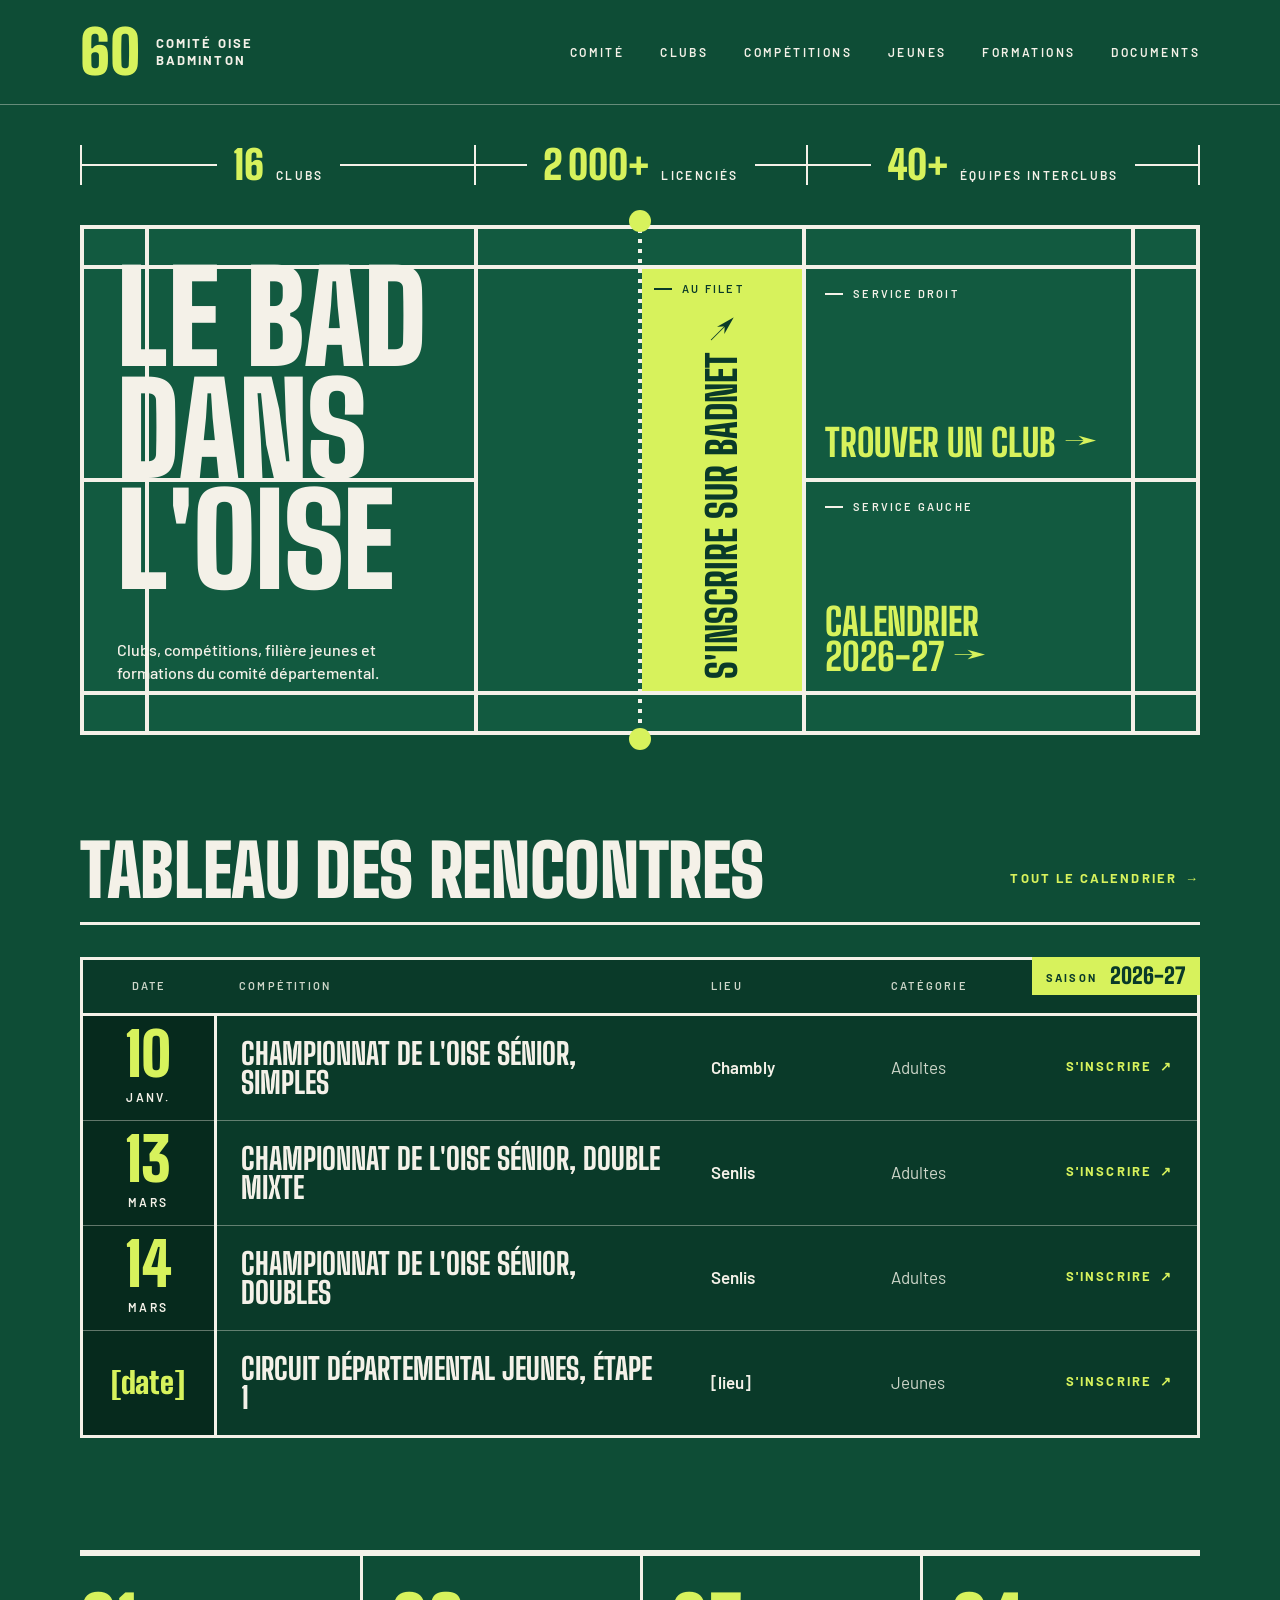
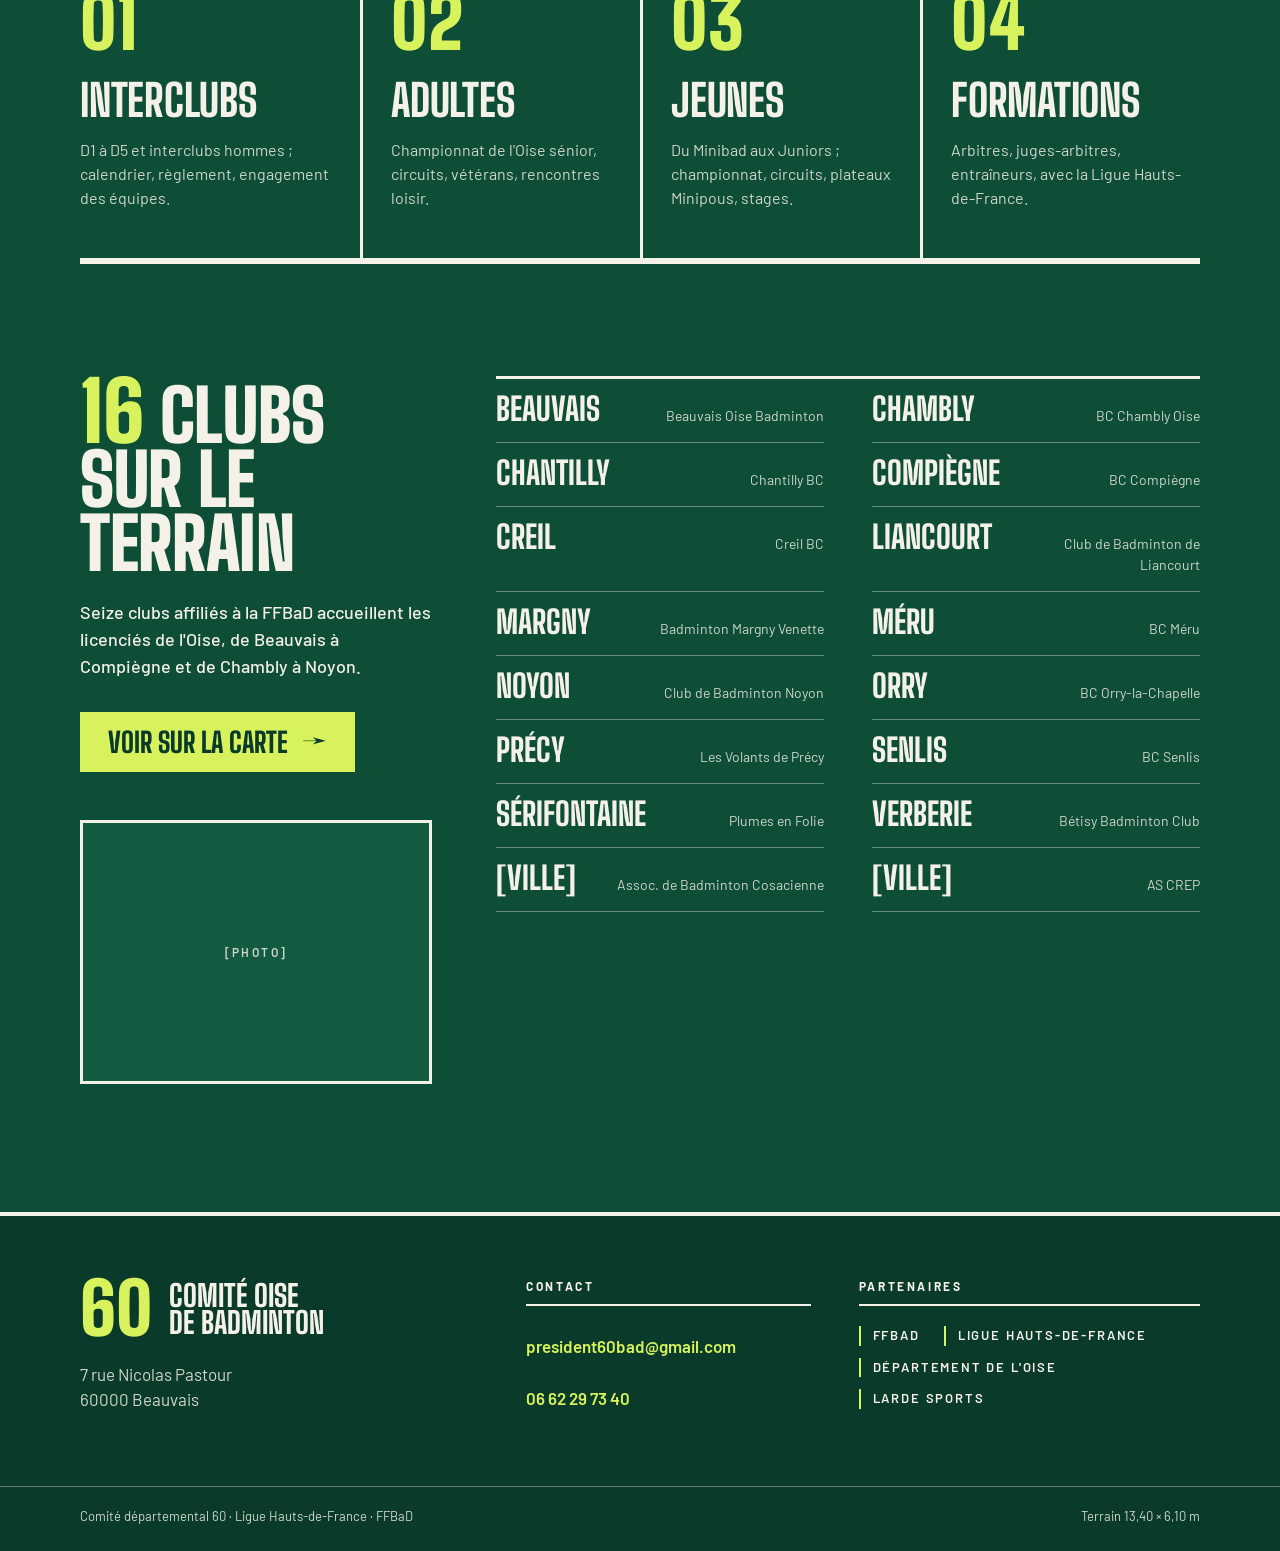
==== index.html @ e56de88f "Créer la page d'accueil « LE TERRAIN » du Comité Oise de Badminton Page d'accueil HTML/CSS responsiv" ====
<!DOCTYPE html>
<html lang="fr" class="no-js">
<head>
  <meta charset="utf-8">
  <meta name="viewport" content="width=device-width, initial-scale=1">
  <title>Comité Oise de Badminton | Le bad dans l'Oise</title>
  <meta name="description" content="Comité départemental de badminton de l'Oise (60), Ligue Hauts-de-France, FFBaD : clubs, compétitions, filière jeunes et formations.">
  <meta name="theme-color" content="#0E4D36">
  <link rel="preconnect" href="https://fonts.googleapis.com">
  <link rel="preconnect" href="https://fonts.gstatic.com" crossorigin>
  <link rel="stylesheet" href="https://fonts.googleapis.com/css2?family=Big+Shoulders+Display:wght@800;900&family=Barlow:wght@400;500;600;700&display=swap">
  <link rel="stylesheet" href="css/style.css">
  <script>document.documentElement.className = document.documentElement.className.replace('no-js', 'js');</script>
</head>
<body>

  <a class="skip" href="#contenu">Aller au contenu</a>

  <header class="site-header">
    <div class="wrap header-inner">
      <a class="brand" href="/">
        <span class="brand-num">60</span>
        <span class="brand-name">Comité Oise<br>Badminton</span>
      </a>

      <button class="nav-toggle" type="button" aria-expanded="false" aria-controls="nav-principale">
        <span class="nav-toggle-open">Menu</span>
        <span class="nav-toggle-close">Fermer</span>
      </button>

      <nav class="nav" id="nav-principale" aria-label="Navigation principale">
        <ul>
          <li><a href="/comite/">Comité</a></li>
          <li><a href="/clubs/">Clubs</a></li>
          <li><a href="/competitions/">Compétitions</a></li>
          <li><a href="/jeunes/">Jeunes</a></li>
          <li><a href="/formations/">Formations</a></li>
          <li><a href="/documents/">Documents</a></li>
        </ul>
      </nav>
    </div>
  </header>

  <main id="contenu">

    <!-- ================= HERO : LE TERRAIN ================= -->
    <section class="hero wrap" aria-labelledby="titre-principal">

      <ul class="cotes" aria-label="Le comité en chiffres">
        <li class="cote">
          <span class="cote-text"><strong class="num">16</strong> clubs</span>
        </li>
        <li class="cote">
          <span class="cote-text"><strong class="num">2&#8239;000+</strong> licenciés</span>
        </li>
        <li class="cote">
          <span class="cote-text"><strong class="num">40+</strong> équipes interclubs</span>
        </li>
      </ul>

      <div class="court">
        <div class="lines" aria-hidden="true">
          <i class="ln ln-lsd-a"></i>
          <i class="ln ln-lsd-b"></i>
          <i class="ln ln-ssl-a"></i>
          <i class="ln ln-ssl-b"></i>
          <i class="ln ln-sgl-a"></i>
          <i class="ln ln-sgl-b"></i>
          <i class="ln ln-ctr-a"></i>
          <i class="ln ln-ctr-b"></i>
          <i class="ln ln-net"></i>
          <i class="post post-a"></i>
          <i class="post post-b"></i>
        </div>

        <div class="zone zone-title">
          <h1 id="titre-principal">Le bad dans l'Oise</h1>
          <p>Clubs, compétitions, filière jeunes et formations du comité départemental.</p>
        </div>

        <a class="zone zone-svc zone-svc-droit" href="#clubs">
          <span class="zone-label">Service droit</span>
          <span class="zone-cta">Trouver <span class="nowrap">un club <span class="arrow" aria-hidden="true">→</span></span></span>
        </a>

        <a class="zone zone-svc zone-svc-gauche" href="#rencontres">
          <span class="zone-label">Service gauche</span>
          <span class="zone-cta">Calendrier <span class="nowrap">2026-27 <span class="arrow" aria-hidden="true">→</span></span></span>
        </a>

        <a class="zone zone-net" href="https://badnet.org/">
          <span class="zone-label">Au filet</span>
          <span class="zone-cta">S'inscrire sur <span class="nowrap">Badnet <span class="arrow" aria-hidden="true">↗</span></span></span>
        </a>
      </div>

    </section>

    <!-- ================= TABLEAU DES RENCONTRES ================= -->
    <section class="rencontres wrap" id="rencontres" aria-labelledby="titre-rencontres">
      <div class="section-head">
        <h2 id="titre-rencontres">Tableau des rencontres</h2>
        <a class="link-arrow" href="/competitions/calendrier/">Tout le calendrier <span class="arrow" aria-hidden="true">→</span></a>
      </div>

      <div class="board">
        <p class="board-tag"><span>Saison</span> 2026-27</p>
        <table role="table">
          <thead role="rowgroup">
            <tr role="row">
              <th role="columnheader" scope="col">Date</th>
              <th role="columnheader" scope="col">Compétition</th>
              <th role="columnheader" scope="col">Lieu</th>
              <th role="columnheader" scope="col">Catégorie</th>
              <th role="columnheader" scope="col"><span class="visually-hidden">Inscription</span></th>
            </tr>
          </thead>
          <tbody role="rowgroup">
            <tr role="row">
              <td role="cell" class="date"><time datetime="2027-01-10"><b>10</b><span class="mois">janv.</span></time></td>
              <td role="cell" class="comp">Championnat de l'Oise sénior, simples</td>
              <td role="cell" class="lieu">Chambly</td>
              <td role="cell" class="cat">Adultes</td>
              <td role="cell" class="insc"><a class="link-arrow" href="https://badnet.org/">S'inscrire <span class="arrow" aria-hidden="true">↗</span></a></td>
            </tr>
            <tr role="row">
              <td role="cell" class="date"><time datetime="2027-03-13"><b>13</b><span class="mois">mars</span></time></td>
              <td role="cell" class="comp">Championnat de l'Oise sénior, double mixte</td>
              <td role="cell" class="lieu">Senlis</td>
              <td role="cell" class="cat">Adultes</td>
              <td role="cell" class="insc"><a class="link-arrow" href="https://badnet.org/">S'inscrire <span class="arrow" aria-hidden="true">↗</span></a></td>
            </tr>
            <tr role="row">
              <td role="cell" class="date"><time datetime="2027-03-14"><b>14</b><span class="mois">mars</span></time></td>
              <td role="cell" class="comp">Championnat de l'Oise sénior, doubles</td>
              <td role="cell" class="lieu">Senlis</td>
              <td role="cell" class="cat">Adultes</td>
              <td role="cell" class="insc"><a class="link-arrow" href="https://badnet.org/">S'inscrire <span class="arrow" aria-hidden="true">↗</span></a></td>
            </tr>
            <tr role="row">
              <td role="cell" class="date"><span class="date-tbd"><b>[date]</b></span></td>
              <td role="cell" class="comp">Circuit départemental jeunes, étape 1</td>
              <td role="cell" class="lieu">[lieu]</td>
              <td role="cell" class="cat">Jeunes</td>
              <td role="cell" class="insc"><a class="link-arrow" href="https://badnet.org/">S'inscrire <span class="arrow" aria-hidden="true">↗</span></a></td>
            </tr>
          </tbody>
        </table>
      </div>
    </section>

    <!-- ================= QUATRE COULOIRS ================= -->
    <section class="couloirs wrap" aria-label="Les pratiques">
      <ol class="lanes">
        <li class="lane">
          <span class="lane-num" aria-hidden="true">01</span>
          <h2><a href="/competitions/interclubs/">Interclubs</a></h2>
          <p>D1 à D5 et interclubs hommes&nbsp;; calendrier, règlement, engagement des équipes.</p>
        </li>
        <li class="lane">
          <span class="lane-num" aria-hidden="true">02</span>
          <h2><a href="/competitions/adultes/">Adultes</a></h2>
          <p>Championnat de l'Oise sénior, circuits, vétérans, rencontres loisir.</p>
        </li>
        <li class="lane">
          <span class="lane-num" aria-hidden="true">03</span>
          <h2><a href="/jeunes/">Jeunes</a></h2>
          <p>Du Minibad aux Juniors&nbsp;; championnat, circuits, plateaux Minipous, stages.</p>
        </li>
        <li class="lane">
          <span class="lane-num" aria-hidden="true">04</span>
          <h2><a href="/formations/">Formations</a></h2>
          <p>Arbitres, juges-arbitres, entraîneurs, avec la Ligue Hauts-de-France.</p>
        </li>
      </ol>
    </section>

    <!-- ================= 16 CLUBS ================= -->
    <section class="clubs wrap" id="clubs" aria-labelledby="titre-clubs">
      <div class="clubs-grid">
        <div class="clubs-intro">
          <h2 id="titre-clubs"><span class="num">16</span> clubs sur le terrain</h2>
          <p>Seize clubs affiliés à la FFBaD accueillent les licenciés de l'Oise, de Beauvais à Compiègne et de Chambly à Noyon.</p>
          <a class="btn" href="/clubs/#carte">Voir sur la carte <span class="arrow" aria-hidden="true">→</span></a>
          <div class="photo-slot"><span>[Photo]</span></div>
        </div>

        <ul class="clubs-list">
          <li><span class="ville">Beauvais</span><span class="club">Beauvais Oise Badminton</span></li>
          <li><span class="ville">Chambly</span><span class="club">BC Chambly Oise</span></li>
          <li><span class="ville">Chantilly</span><span class="club">Chantilly BC</span></li>
          <li><span class="ville">Compiègne</span><span class="club">BC Compiègne</span></li>
          <li><span class="ville">Creil</span><span class="club">Creil BC</span></li>
          <li><span class="ville">Liancourt</span><span class="club">Club de Badminton de Liancourt</span></li>
          <li><span class="ville">Margny</span><span class="club">Badminton Margny Venette</span></li>
          <li><span class="ville">Méru</span><span class="club">BC Méru</span></li>
          <li><span class="ville">Noyon</span><span class="club">Club de Badminton Noyon</span></li>
          <li><span class="ville">Orry</span><span class="club">BC Orry-la-Chapelle</span></li>
          <li><span class="ville">Précy</span><span class="club">Les Volants de Précy</span></li>
          <li><span class="ville">Senlis</span><span class="club">BC Senlis</span></li>
          <li><span class="ville">Sérifontaine</span><span class="club">Plumes en Folie</span></li>
          <li><span class="ville">Verberie</span><span class="club">Bétisy Badminton Club</span></li>
          <li><span class="ville">[Ville]</span><span class="club">Assoc. de Badminton Cosacienne</span></li>
          <li><span class="ville">[Ville]</span><span class="club">AS CREP</span></li>
        </ul>
      </div>
    </section>

  </main>

  <!-- ================= PIED DE PAGE ================= -->
  <footer class="site-footer">
    <div class="wrap footer-grid">
      <div class="footer-id">
        <p class="footer-brand"><span class="brand-num">60</span><span>Comité Oise<br>de Badminton</span></p>
        <address>7 rue Nicolas Pastour<br>60000 Beauvais</address>
      </div>

      <div class="footer-contact">
        <h2>Contact</h2>
        <ul>
          <li><a href="mailto:president60bad@gmail.com">president60bad@gmail.com</a></li>
          <li><a href="tel:+33662297340">06 62 29 73 40</a></li>
        </ul>
      </div>

      <div class="footer-partners">
        <h2>Partenaires</h2>
        <ul>
          <li>FFBaD</li>
          <li>Ligue Hauts-de-France</li>
          <li>Département de l'Oise</li>
          <li>Larde Sports</li>
        </ul>
      </div>
    </div>

    <div class="wrap footer-bottom">
      <p>Comité départemental 60 · Ligue Hauts-de-France · FFBaD</p>
      <p>Terrain 13,40 × 6,10 m</p>
    </div>
  </footer>

  <script>
    (function () {
      var toggle = document.querySelector('.nav-toggle');
      var nav = document.getElementById('nav-principale');
      if (!toggle || !nav) { return; }

      function setOpen(open) {
        toggle.setAttribute('aria-expanded', open ? 'true' : 'false');
        nav.classList.toggle('is-open', open);
        document.documentElement.classList.toggle('nav-open', open);
      }

      toggle.addEventListener('click', function () {
        setOpen(toggle.getAttribute('aria-expanded') !== 'true');
      });

      document.addEventListener('keydown', function (e) {
        if (e.key === 'Escape' && toggle.getAttribute('aria-expanded') === 'true') {
          setOpen(false);
          toggle.focus();
        }
      });

      nav.addEventListener('click', function (e) {
        if (e.target.closest('a')) { setOpen(false); }
      });
    })();
  </script>
</body>
</html>
---- css/style.css ----
/* =====================================================================
   COMITÉ OISE BADMINTON — direction artistique « LE TERRAIN »
   Le site est un terrain de badminton vu du dessus : les lignes
   structurent la page, les zones servent de boutons, les chiffres
   sont des cotes de plan ou un tableau d'affichage.
   ===================================================================== */

:root {
  /* Charte */
  --bg: #0E4D36;        /* fond vert gymnase */
  --court: #125A40;     /* surface du terrain */
  --dark: #0A3A29;      /* zone sombre */
  --darker: #062A1D;    /* zone très sombre */
  --ink: #F4F1E8;       /* lignes et texte, blanc cassé */
  --ink-2: #CDD6C9;     /* texte secondaire (AA sur --bg et --dark) */
  --rule: rgba(244, 241, 232, 0.38);
  --accent: #D7F25C;    /* jaune-vert volant */
  --on-accent: #0A3A29;

  /* Terrain */
  --lw: 4px;            /* épaisseur des lignes */
  --post: 22px;         /* diamètre des poteaux */

  /* Mise en page */
  --gutter: 80px;
  --max: 1280px;
  --display: "Big Shoulders Display", "Arial Narrow", Impact, sans-serif;
  --text: "Barlow", "Helvetica Neue", Arial, sans-serif;
}

/* ---------- Base ---------- */
*, *::before, *::after { box-sizing: border-box; }

html {
  -webkit-text-size-adjust: 100%;
  scroll-behavior: smooth;
  scroll-padding-top: 24px;
}

body {
  margin: 0;
  background: var(--bg);
  color: var(--ink);
  font-family: var(--text);
  font-size: 17px;
  line-height: 1.5;
}

h1, h2, h3 {
  margin: 0;
  font-family: var(--display);
  font-weight: 900;
  text-transform: uppercase;
  line-height: 0.88;
  letter-spacing: -0.005em;
  overflow-wrap: anywhere;
}

p, address { margin: 0; font-style: normal; }
ul, ol { margin: 0; padding: 0; list-style: none; }
a { color: inherit; }
b, strong { font-weight: 700; }
i { font-style: normal; }

:focus-visible {
  outline: 3px solid var(--accent);
  outline-offset: 3px;
}

.skip {
  position: absolute;
  top: -200px;
  left: 16px;
  z-index: 200;
  padding: 12px 18px;
  background: var(--accent);
  color: var(--on-accent);
  font-weight: 700;
  text-transform: uppercase;
  letter-spacing: 0.12em;
  text-decoration: none;
}
.skip:focus { top: 12px; }

.visually-hidden {
  position: absolute !important;
  width: 1px; height: 1px;
  padding: 0; margin: -1px;
  overflow: hidden;
  clip: rect(0 0 0 0);
  white-space: nowrap;
  border: 0;
}

.wrap {
  max-width: calc(var(--max) + 2 * var(--gutter));
  margin-inline: auto;
  padding-inline: var(--gutter);
}

.arrow { display: inline-block; }
.nowrap { white-space: nowrap; }

/* Nombres en accent, façon tableau de score */
.num {
  font-family: var(--display);
  font-weight: 900;
  color: var(--accent);
  letter-spacing: 0;
}

/* Lien d'action */
.link-arrow {
  display: inline-flex;
  align-items: center;
  gap: 8px;
  min-height: 44px;
  color: var(--accent);
  font-weight: 700;
  font-size: 13px;
  text-transform: uppercase;
  letter-spacing: 0.16em;
  text-decoration: none;
  border-bottom: 2px solid transparent;
}
.link-arrow:hover,
.link-arrow:focus-visible { border-bottom-color: var(--accent); }
.link-arrow .arrow { transition: transform 0.2s ease; }
.link-arrow:hover .arrow { transform: translateX(4px); }

/* Bouton principal */
.btn {
  display: inline-flex;
  align-items: center;
  gap: 14px;
  min-height: 60px;
  padding: 0 28px;
  background: var(--accent);
  color: var(--on-accent);
  font-family: var(--display);
  font-weight: 800;
  font-size: 28px;
  line-height: 1;
  text-transform: uppercase;
  text-decoration: none;
}
.btn:hover,
.btn:focus-visible { background: var(--ink); }
.btn .arrow { transition: transform 0.2s ease; }
.btn:hover .arrow { transform: translateX(6px); }

/* ---------- En-tête ---------- */
.site-header {
  border-bottom: 1px solid var(--rule);
}

.header-inner {
  display: flex;
  align-items: center;
  justify-content: space-between;
  gap: 32px;
  min-height: 104px;
}

.brand {
  display: flex;
  align-items: center;
  gap: 16px;
  min-height: 44px;
  text-decoration: none;
}

.brand-num {
  font-family: var(--display);
  font-weight: 900;
  font-size: 60px;
  line-height: 0.8;
  color: var(--accent);
}

.brand-name {
  font-weight: 700;
  font-size: 13px;
  line-height: 1.3;
  text-transform: uppercase;
  letter-spacing: 0.16em;
}

.nav ul {
  display: flex;
  gap: 36px;
}

.nav a {
  display: inline-flex;
  align-items: center;
  min-height: 44px;
  padding-top: 3px;
  border-bottom: 3px solid transparent;
  font-weight: 600;
  font-size: 12px;
  letter-spacing: 0.2em;
  text-transform: uppercase;
  text-decoration: none;
}
.nav a:hover,
.nav a:focus-visible { border-bottom-color: var(--accent); }

.nav-toggle { display: none; }

/* ---------- Hero : le terrain ---------- */
.hero {
  padding-top: 40px;
  padding-bottom: 40px;
}

/* Cotes de plan, alignées sur les zones du terrain
   (fond gauche | avant | fond droit) */
.cotes {
  display: grid;
  grid-template-columns: 35.22fr 29.56fr 35.22fr;
  height: 40px;
  margin-bottom: 40px;
}

.cote {
  position: relative;
  display: flex;
  align-items: center;
  justify-content: center;
  border-left: 2px solid var(--ink);
}
.cote:last-child { border-right: 2px solid var(--ink); }

.cote::before {
  content: "";
  position: absolute;
  left: 0; right: 0;
  top: 50%;
  height: 2px;
  margin-top: -1px;
  background: var(--ink);
}

.cote-text {
  position: relative;
  display: flex;
  align-items: baseline;
  gap: 12px;
  padding: 0 16px;
  background: var(--bg);
  font-weight: 600;
  font-size: 12px;
  letter-spacing: 0.2em;
  text-transform: uppercase;
  white-space: nowrap;
}
.cote-text .num {
  font-size: 40px;
  line-height: 1;
}

/* Le terrain : 13,40 × 6,10 m, filet vertical au centre */
.court {
  position: relative;
  aspect-ratio: 1340 / 610;
  background: var(--court);
  border: var(--lw) solid var(--ink);
  container-type: inline-size;
}

.lines {
  position: absolute;
  inset: 0;
  z-index: 1;
  pointer-events: none;
}

.ln {
  position: absolute;
  background: var(--ink);
}

/* lignes de service long en double : 0,76 m du fond */
.ln-lsd-a { left: calc(5.67% - var(--lw) / 2); top: 0; width: var(--lw); height: 100%; }
.ln-lsd-b { left: calc(94.33% - var(--lw) / 2); top: 0; width: var(--lw); height: 100%; }

/* lignes de service court : 1,98 m du filet */
.ln-ssl-a { left: calc(35.22% - var(--lw) / 2); top: 0; width: var(--lw); height: 100%; }
.ln-ssl-b { left: calc(64.78% - var(--lw) / 2); top: 0; width: var(--lw); height: 100%; }

/* couloirs de simple : 0,46 m des bords */
.ln-sgl-a { top: calc(7.54% - var(--lw) / 2); left: 0; height: var(--lw); width: 100%; }
.ln-sgl-b { top: calc(92.46% - var(--lw) / 2); left: 0; height: var(--lw); width: 100%; }

/* lignes médianes : du fond à la ligne de service court */
.ln-ctr-a { top: calc(50% - var(--lw) / 2); left: 0; height: var(--lw); width: 35.22%; }
.ln-ctr-b { top: calc(50% - var(--lw) / 2); left: 64.78%; height: var(--lw); width: 35.22%; }

/* filet en pointillés */
.ln-net {
  left: calc(50% - var(--lw) / 2);
  top: 0;
  width: var(--lw);
  height: 100%;
  background: repeating-linear-gradient(
    to bottom,
    var(--ink) 0 var(--lw),
    transparent var(--lw) calc(var(--lw) * 2.5)
  );
}

/* poteaux : les seuls ronds du site */
.post {
  position: absolute;
  z-index: 3;
  width: var(--post);
  height: var(--post);
  border-radius: 50%;
  background: var(--accent);
  left: 50%;
  transform: translateX(-50%);
}
.post-a { top: calc(-0.7 * var(--post) - var(--lw)); }
.post-b { bottom: calc(-0.7 * var(--post) - var(--lw)); }

/* Zones */
.zone {
  position: absolute;
  z-index: 2;
}

/* moitié gauche : le titre chevauche volontairement les lignes */
.zone-title {
  left: 0;
  top: 0;
  display: flex;
  flex-direction: column;
  width: 50%;
  height: 100%;
  padding: 3cqw 2cqw 4.2cqw 3cqw;
  pointer-events: none;
}
.zone-title h1 {
  font-size: 11.4cqw;
  color: var(--ink);
}
.zone-title p {
  max-width: 34ch;
  margin-top: auto;
  padding-top: 2cqw;
  font-weight: 500;
  font-size: max(15px, 1.45cqw);
  line-height: 1.4;
}

/* carrés de service (côté droit) */
.zone-svc {
  display: flex;
  flex-direction: column;
  justify-content: space-between;
  padding: 1.5cqw 1.7cqw;
  color: var(--ink);
  text-decoration: none;
  transition: background-color 0.15s ease;
}
.zone-svc-droit {
  left: calc(64.78% + var(--lw) / 2);
  top: calc(7.54% + var(--lw) / 2);
  width: calc(29.55% - var(--lw));
  height: calc(42.46% - var(--lw));
}
.zone-svc-gauche {
  left: calc(64.78% + var(--lw) / 2);
  top: calc(50% + var(--lw) / 2);
  width: calc(29.55% - var(--lw));
  height: calc(42.46% - var(--lw));
}
.zone-svc:hover,
.zone-svc:focus-visible { background: var(--dark); }

.zone-label {
  display: flex;
  align-items: center;
  gap: 10px;
  font-weight: 600;
  font-size: max(11px, 0.86cqw);
  letter-spacing: 0.2em;
  text-transform: uppercase;
}
.zone-label::before {
  content: "";
  flex: none;
  width: 18px;
  height: 2px;
  background: currentColor;
}
.zone-net .zone-label { white-space: nowrap; }

.zone-cta {
  display: block;
  font-family: var(--display);
  font-weight: 800;
  font-size: 3.4cqw;
  line-height: 0.92;
  text-transform: uppercase;
  color: var(--accent);
}
.zone-cta .arrow { transition: transform 0.2s ease; }
.zone:hover .zone-cta .arrow { transform: translateX(0.15em); }

/* zone avant, entre le filet et le service court : bouton principal */
.zone-net {
  left: calc(50% + var(--lw) / 2);
  top: calc(7.54% + var(--lw) / 2);
  width: calc(14.78% - var(--lw));
  height: calc(84.92% - var(--lw));
  display: flex;
  flex-direction: column;
  justify-content: space-between;
  padding: 1.1cqw 1.1cqw;
  background: var(--accent);
  color: var(--on-accent);
  text-decoration: none;
}
.zone-net:hover,
.zone-net:focus-visible { background: var(--ink); }
.zone-net .zone-cta {
  color: var(--on-accent);
  font-size: 3.6cqw;
  white-space: nowrap;
  writing-mode: vertical-rl;
  text-orientation: sideways;
  transform: rotate(180deg);
  align-self: center;
}
.zone-net .zone-cta .arrow { transform: rotate(90deg); }
.zone-net:hover .zone-cta .arrow { transform: rotate(90deg) translateX(0.15em); }

/* ---------- Titres de section ---------- */
.section-head {
  display: flex;
  align-items: flex-end;
  justify-content: space-between;
  gap: 32px;
  padding-bottom: 20px;
  margin-bottom: 32px;
  border-bottom: 3px solid var(--ink);
}
.section-head h2 { font-size: 72px; }

/* ---------- Tableau des rencontres ---------- */
.rencontres { padding-top: 64px; }

.board {
  position: relative;
  background: var(--dark);
  border: 3px solid var(--ink);
}

.board-tag {
  position: absolute;
  right: -3px;
  top: -3px;
  padding: 8px 14px;
  background: var(--accent);
  color: var(--on-accent);
  font-family: var(--display);
  font-weight: 900;
  font-size: 22px;
  line-height: 1;
  text-transform: uppercase;
}
.board-tag span {
  font-family: var(--text);
  font-weight: 700;
  font-size: 11px;
  letter-spacing: 0.2em;
  margin-right: 8px;
  vertical-align: 0.2em;
}

.board table {
  width: 100%;
  border-collapse: collapse;
}

.board th {
  padding: 18px 24px;
  border-bottom: 3px solid var(--ink);
  font-weight: 600;
  font-size: 11px;
  letter-spacing: 0.2em;
  text-transform: uppercase;
  text-align: left;
  color: var(--ink-2);
}
.board th:first-child { padding: 18px 0 18px 0; width: 132px; text-align: center; }

.board td {
  padding: 0 24px;
  border-bottom: 1px solid var(--rule);
  vertical-align: middle;
}
.board tbody tr:last-child td { border-bottom: 0; }

.board td.date {
  width: 132px;
  padding: 0;
  background: var(--darker);
  border-right: 3px solid var(--ink);
}
.board td.date time,
.board td.date .date-tbd {
  display: flex;
  flex-direction: column;
  align-items: center;
  justify-content: center;
  min-height: 104px;
  padding: 10px 6px;
}
.board td.date b {
  font-family: var(--display);
  font-weight: 900;
  font-size: 60px;
  line-height: 0.85;
  color: var(--accent);
}
.board td.date .date-tbd b { font-size: 30px; }
.board td.date .mois {
  margin-top: 8px;
  font-weight: 600;
  font-size: 12px;
  letter-spacing: 0.2em;
  text-transform: uppercase;
}

.board td.comp {
  font-family: var(--display);
  font-weight: 800;
  font-size: 30px;
  line-height: 0.95;
  text-transform: uppercase;
}
.board td.lieu { width: 180px; font-weight: 600; }
.board td.cat { width: 160px; color: var(--ink-2); }
.board td.insc { width: 170px; text-align: right; }

/* ---------- Quatre couloirs ---------- */
.couloirs { padding-top: 112px; }

.lanes {
  display: grid;
  grid-template-columns: repeat(4, 1fr);
  border-top: 6px solid var(--ink);
  border-bottom: 6px solid var(--ink);
}

.lane {
  padding: 36px 28px 48px;
  border-left: 3px solid var(--ink);
}
.lane:first-child { border-left: 0; padding-left: 0; }
.lane:last-child { padding-right: 0; }

.lane-num {
  display: block;
  font-family: var(--display);
  font-weight: 900;
  font-size: 72px;
  line-height: 0.85;
  color: var(--accent);
}

.lane h2 {
  margin-top: 28px;
  font-size: 44px;
  font-weight: 800;
}
.lane h2 a {
  text-decoration: none;
  border-bottom: 3px solid transparent;
}
.lane h2 a:hover,
.lane h2 a:focus-visible { border-bottom-color: var(--accent); }

.lane p {
  margin-top: 18px;
  font-size: 16px;
  color: var(--ink-2);
}

/* ---------- 16 clubs ---------- */
.clubs { padding-top: 112px; }

.clubs-grid {
  display: grid;
  grid-template-columns: 4fr 8fr;
  gap: 64px;
  align-items: start;
}

.clubs-intro h2 { font-size: 72px; }
.clubs-intro h2 .num { font-size: 1.15em; }

.clubs-intro p {
  max-width: 40ch;
  margin-top: 24px;
  font-size: 18px;
  font-weight: 500;
}

.clubs-intro .btn { margin-top: 32px; }

.photo-slot {
  display: flex;
  align-items: center;
  justify-content: center;
  aspect-ratio: 4 / 3;
  margin-top: 48px;
  border: 3px solid var(--ink);
  background: var(--court);
  font-weight: 600;
  font-size: 12px;
  letter-spacing: 0.2em;
  text-transform: uppercase;
  color: var(--ink-2);
}

.clubs-list {
  display: grid;
  grid-template-columns: 1fr 1fr;
  column-gap: 48px;
  border-top: 3px solid var(--ink);
}

.clubs-list li {
  display: flex;
  align-items: baseline;
  justify-content: space-between;
  gap: 16px;
  padding: 16px 0;
  border-bottom: 1px solid var(--rule);
}

.ville {
  font-family: var(--display);
  font-weight: 800;
  font-size: 32px;
  line-height: 0.9;
  text-transform: uppercase;
}
.club {
  flex: 1;
  font-size: 14px;
  text-align: right;
  color: var(--ink-2);
}

/* ---------- Pied de page ---------- */
.site-footer {
  margin-top: 128px;
  background: var(--dark);
  border-top: var(--lw) solid var(--ink);
}

.footer-grid {
  display: grid;
  grid-template-columns: 1.4fr 1fr 1.2fr;
  gap: 48px;
  padding-top: 64px;
  padding-bottom: 64px;
}

.footer-brand {
  display: flex;
  align-items: center;
  gap: 16px;
  font-family: var(--display);
  font-weight: 800;
  font-size: 30px;
  line-height: 0.9;
  text-transform: uppercase;
}
.footer-brand .brand-num { font-size: 72px; }

.footer-id address {
  margin-top: 24px;
  color: var(--ink-2);
}

.site-footer h2 {
  font-family: var(--text);
  font-weight: 700;
  font-size: 12px;
  line-height: 1;
  letter-spacing: 0.22em;
  padding-bottom: 12px;
  margin-bottom: 20px;
  border-bottom: 2px solid var(--ink);
}

.footer-contact li + li { margin-top: 8px; }
.footer-contact a {
  display: inline-flex;
  align-items: center;
  min-height: 44px;
  color: var(--accent);
  font-weight: 600;
  text-decoration: none;
  border-bottom: 2px solid transparent;
}
.footer-contact a:hover,
.footer-contact a:focus-visible { border-bottom-color: var(--accent); }

.footer-partners ul {
  display: flex;
  flex-wrap: wrap;
  gap: 12px 24px;
}
.footer-partners li {
  padding-left: 12px;
  border-left: 2px solid var(--accent);
  font-weight: 600;
  font-size: 13px;
  letter-spacing: 0.14em;
  text-transform: uppercase;
}

.footer-bottom {
  display: flex;
  flex-wrap: wrap;
  justify-content: space-between;
  gap: 8px 24px;
  padding-top: 20px;
  padding-bottom: 24px;
  border-top: 1px solid var(--rule);
  font-size: 13px;
  color: var(--ink-2);
}
.footer-bottom .wrap { border-top: 1px solid var(--rule); }

/* =====================================================================
   RESPONSIVE
   ===================================================================== */

@media (max-width: 1180px) {
  :root { --gutter: 40px; }
  .section-head h2,
  .clubs-intro h2 { font-size: 60px; }
  .board td.comp { font-size: 26px; }
  .lanes { grid-template-columns: repeat(2, 1fr); }
  .lane:nth-child(3) { border-left: 0; padding-left: 0; }
  .lane:nth-child(2) { padding-right: 0; }
  .lane:nth-child(-n + 2) { border-bottom: 3px solid var(--ink); }
  .lane:nth-child(4) { padding-right: 0; }
  .clubs-grid { grid-template-columns: 1fr; gap: 48px; }
  .photo-slot { display: none; }
}

/* Menu en panneau plein écran */
@media (max-width: 900px) {
  .header-inner { min-height: 80px; }
  .brand-num { font-size: 48px; }

  .nav-toggle {
    position: relative;
    z-index: 60;
    display: inline-flex;
    align-items: center;
    min-height: 44px;
    padding: 0 16px;
    border: 2px solid var(--ink);
    background: transparent;
    color: var(--ink);
    font: 600 12px/1 var(--text);
    letter-spacing: 0.2em;
    text-transform: uppercase;
    cursor: pointer;
  }
  .nav-toggle-close { display: none; }
  .nav-toggle[aria-expanded="true"] {
    background: var(--accent);
    border-color: var(--accent);
    color: var(--on-accent);
  }
  .nav-toggle[aria-expanded="true"] .nav-toggle-open { display: none; }
  .nav-toggle[aria-expanded="true"] .nav-toggle-close { display: inline; }

  .js .nav {
    display: none;
    position: fixed;
    inset: 0;
    z-index: 50;
    padding: 112px var(--gutter) 40px;
    background: var(--darker);
    overflow-y: auto;
  }
  .js .nav.is-open { display: block; }
  .js .nav-open { overflow: hidden; }

  .js .nav ul {
    flex-direction: column;
    gap: 0;
    border-top: 3px solid var(--ink);
  }
  .js .nav li { border-bottom: 1px solid var(--rule); }
  .js .nav a {
    display: flex;
    justify-content: space-between;
    width: 100%;
    min-height: 64px;
    padding: 12px 0;
    border-bottom: 0;
    font-family: var(--display);
    font-weight: 800;
    font-size: 44px;
    letter-spacing: 0;
    line-height: 0.9;
  }
  .js .nav a::after {
    content: "→";
    color: var(--accent);
  }

  /* sans JavaScript : menu simplement replié sous la marque */
  .zone-net .zone-label::before { display: none; }
  .nav-open .brand { position: relative; z-index: 60; }

  .no-js .nav-toggle { display: none; }
  .no-js .header-inner { flex-wrap: wrap; padding-bottom: 8px; }
  .no-js .nav { width: 100%; }
  .no-js .nav ul { flex-wrap: wrap; gap: 4px 24px; }
}

/* Le terrain passe à la verticale, le filet devient horizontal */
@media (max-width: 719px) {
  :root { --gutter: 20px; --lw: 3px; --post: 18px; }
  body { font-size: 16px; }

  .hero { padding-top: 24px; }

  /* les cotes deviennent une ligne de chiffres sous le terrain */
  .cotes {
    order: 2;
    grid-template-columns: 1fr 1fr 1fr;
    height: auto;
    margin: 40px 0 0;
  }
  .hero { display: flex; flex-direction: column; }
  .court { order: 1; }
  .cote { padding: 12px 0; }
  .cote::before { display: none; }
  .cote-text {
    flex-direction: column;
    align-items: center;
    gap: 6px;
    padding: 0 6px;
    font-size: 10px;
    letter-spacing: 0.16em;
    white-space: normal;
    text-align: center;
    line-height: 1.3;
  }
  .cote-text .num { font-size: 34px; }

  .court { aspect-ratio: 610 / 1340; }

  /* lignes de service long : horizontales */
  .ln-lsd-a { top: calc(5.67% - var(--lw) / 2); left: 0; height: var(--lw); width: 100%; }
  .ln-lsd-b { top: calc(94.33% - var(--lw) / 2); left: 0; height: var(--lw); width: 100%; }
  /* lignes de service court */
  .ln-ssl-a { top: calc(35.22% - var(--lw) / 2); left: 0; height: var(--lw); width: 100%; }
  .ln-ssl-b { top: calc(64.78% - var(--lw) / 2); left: 0; height: var(--lw); width: 100%; }
  /* couloirs de simple : verticaux */
  .ln-sgl-a { left: calc(7.54% - var(--lw) / 2); top: 0; width: var(--lw); height: 100%; }
  .ln-sgl-b { left: calc(92.46% - var(--lw) / 2); top: 0; width: var(--lw); height: 100%; }
  /* lignes médianes */
  .ln-ctr-a { left: calc(50% - var(--lw) / 2); top: 0; width: var(--lw); height: 35.22%; }
  .ln-ctr-b { left: calc(50% - var(--lw) / 2); top: 64.78%; width: var(--lw); height: 35.22%; }
  /* filet horizontal */
  .ln-net {
    top: calc(50% - var(--lw) / 2);
    left: 0;
    height: var(--lw);
    width: 100%;
    background: repeating-linear-gradient(
      to right,
      var(--ink) 0 var(--lw),
      transparent var(--lw) calc(var(--lw) * 2.5)
    );
  }
  .post {
    left: auto;
    top: 50%;
    transform: translateY(-50%);
  }
  .post-a { left: calc(-0.7 * var(--post) - var(--lw)); }
  .post-b { right: calc(-0.7 * var(--post) - var(--lw)); bottom: auto; }

  /* moitié haute : le titre */
  .zone-title {
    width: 100%;
    height: 50%;
    padding: 7cqw 6cqw 5cqw;
  }
  .zone-title h1 { font-size: 23cqw; }
  .zone-title p { padding-top: 4cqw; font-size: 15px; }

  /* zone avant, sous le filet : bouton principal */
  .zone-net {
    left: calc(7.54% + var(--lw) / 2);
    top: calc(50% + var(--lw) / 2);
    width: calc(84.92% - var(--lw));
    height: calc(14.78% - var(--lw));
    flex-direction: row;
    align-items: center;
    justify-content: space-between;
    gap: 12px;
    padding: 0 4cqw;
  }
  .zone-net .zone-cta {
    white-space: normal;
    writing-mode: horizontal-tb;
    transform: none;
    align-self: auto;
    font-size: 7.4cqw;
    text-align: right;
  }
  .zone-net .zone-cta .arrow { transform: none; }
  .zone-net:hover .zone-cta .arrow { transform: translateX(0.15em); }

  /* carrés de service : moitié basse, droite et gauche du serveur */
  .zone-svc-droit {
    left: calc(50% + var(--lw) / 2);
    top: calc(64.78% + var(--lw) / 2);
    width: calc(42.46% - var(--lw));
    height: calc(29.55% - var(--lw));
  }
  .zone-svc-gauche {
    left: calc(7.54% + var(--lw) / 2);
    top: calc(64.78% + var(--lw) / 2);
    width: calc(42.46% - var(--lw));
    height: calc(29.55% - var(--lw));
  }
  .zone-svc { padding: 4cqw 4cqw; }
  .zone-cta { font-size: 8.4cqw; }
  .zone-label { font-size: 10px; letter-spacing: 0.16em; }
  .zone-label::before { width: 12px; }

  /* titres de section */
  .section-head {
    flex-direction: column;
    align-items: flex-start;
    gap: 8px;
    padding-bottom: 16px;
    margin-bottom: 24px;
  }
  .section-head h2,
  .clubs-intro h2 { font-size: 48px; }
  .rencontres { padding-top: 56px; }

  /* tableau des rencontres : liste de lignes, date à gauche */
  .board-tag {
    position: static;
    display: block;
    padding: 8px 12px;
    font-size: 18px;
    border-bottom: 3px solid var(--ink);
  }
  .board thead {
    position: absolute;
    width: 1px; height: 1px;
    overflow: hidden;
    clip: rect(0 0 0 0);
  }
  .board table, .board tbody { display: block; }
  .board tr {
    display: grid;
    grid-template-columns: 84px 1fr;
    border-bottom: 1px solid var(--rule);
  }
  .board tbody tr:last-child { border-bottom: 0; }
  .board td {
    display: block;
    width: auto;
    padding: 0 16px;
    border-bottom: 0;
  }
  .board td.date {
    grid-row: 1 / span 4;
    width: auto;
    padding: 0;
    border-right: 3px solid var(--ink);
  }
  .board td.date time,
  .board td.date .date-tbd { height: 100%; min-height: 0; }
  .board td.date b { font-size: 44px; }
  .board td.date .date-tbd b { font-size: 20px; }
  .board td.comp { padding-top: 16px; font-size: 24px; }
  .board td.lieu { padding-top: 8px; }
  .board td.cat { width: auto; }
  .board td.insc { width: auto; text-align: left; padding-bottom: 8px; }
  .board tbody tr:last-child td { border-bottom: 0; }

  /* couloirs empilés */
  .couloirs { padding-top: 80px; }
  .lanes { grid-template-columns: 1fr; }
  .lane,
  .lane:nth-child(n) {
    padding: 28px 0 32px;
    border-left: 0;
    border-bottom: 3px solid var(--ink);
  }
  .lane:last-child { border-bottom: 0; }
  .lane-num { font-size: 56px; }
  .lane h2 { margin-top: 16px; font-size: 36px; }

  /* clubs sur une colonne */
  .clubs { padding-top: 80px; }
  .clubs-intro p { font-size: 16px; }
  .clubs-intro .btn { font-size: 24px; min-height: 56px; }
  .clubs-list { grid-template-columns: 1fr; column-gap: 0; }
  .clubs-list li { padding: 12px 0; }
  .ville { font-size: 26px; }
  .club { font-size: 13px; }

  /* pied de page */
  .site-footer { margin-top: 80px; }
  .footer-grid {
    grid-template-columns: 1fr;
    gap: 40px;
    padding-top: 48px;
    padding-bottom: 40px;
  }
  .footer-brand { font-size: 26px; }
  .footer-brand .brand-num { font-size: 60px; }
}

@media (prefers-reduced-motion: reduce) {
  html { scroll-behavior: auto; }
  *, *::before, *::after { transition: none !important; }
}
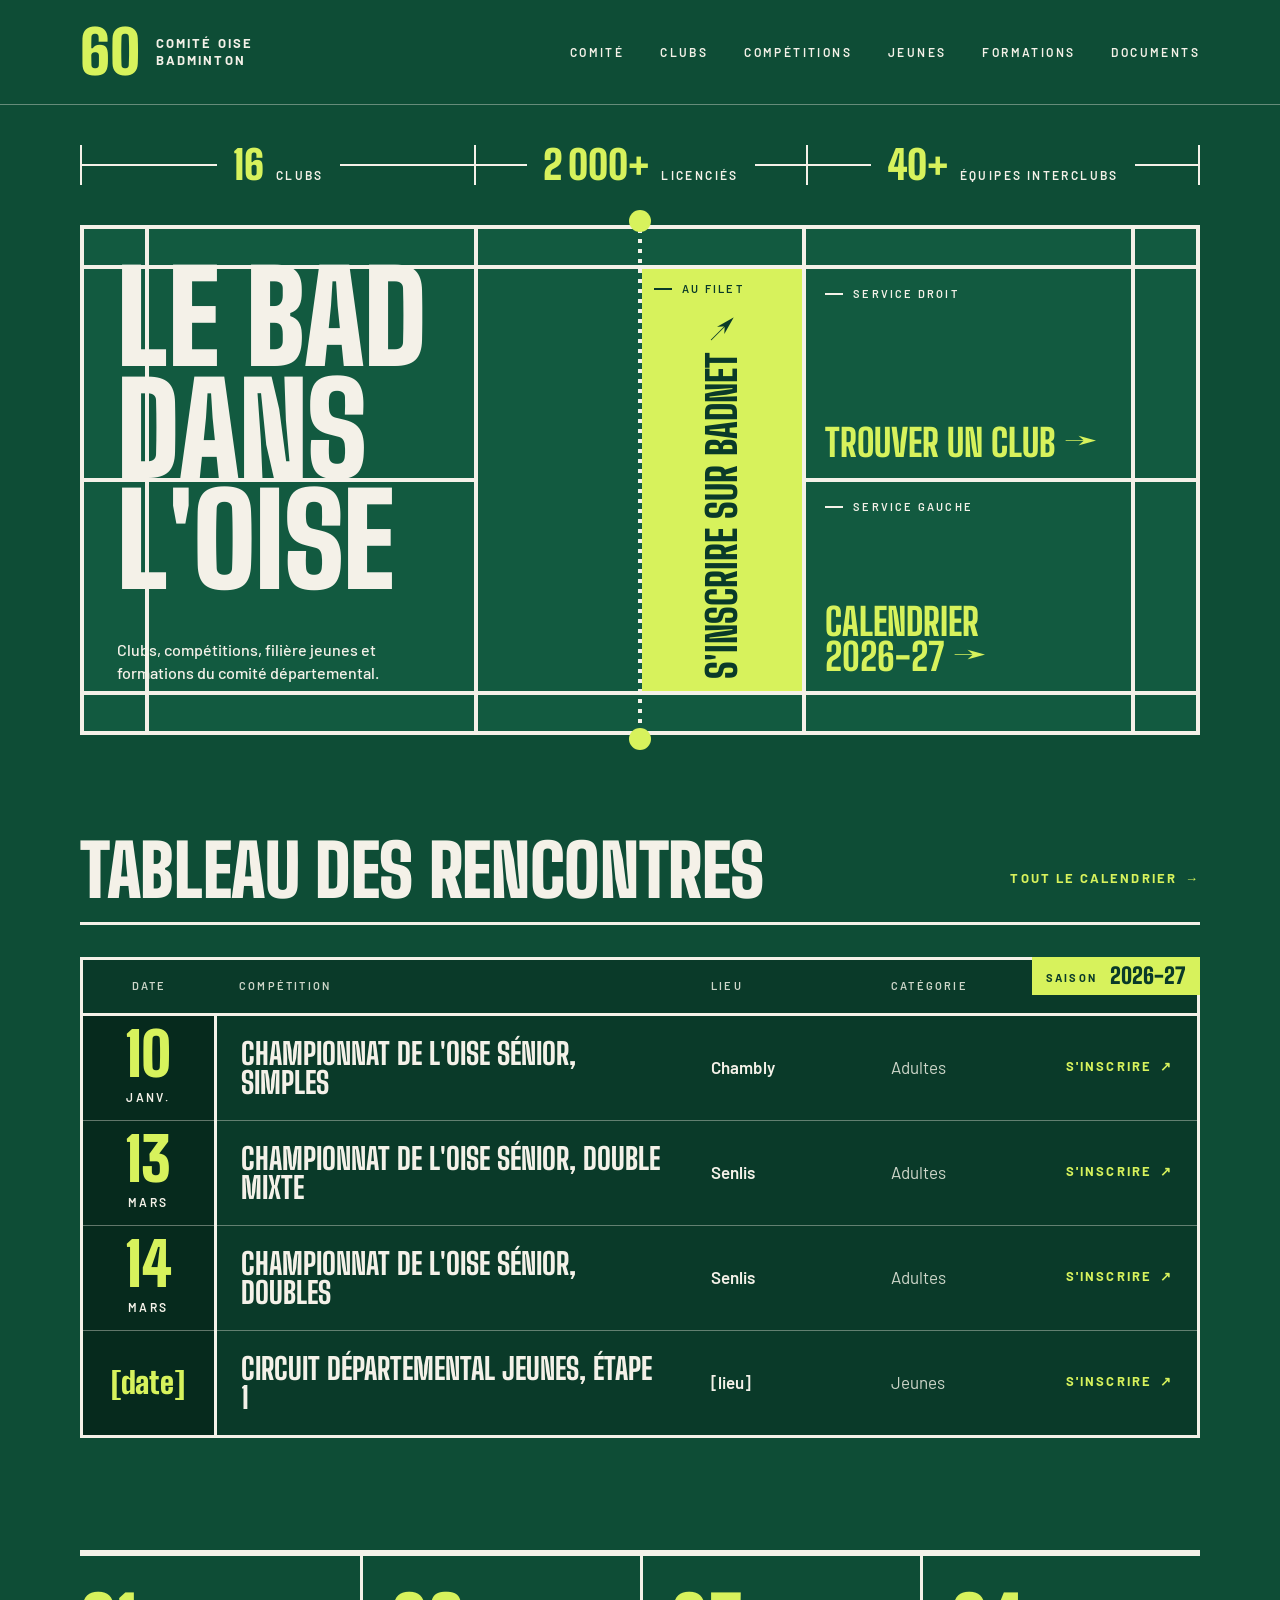
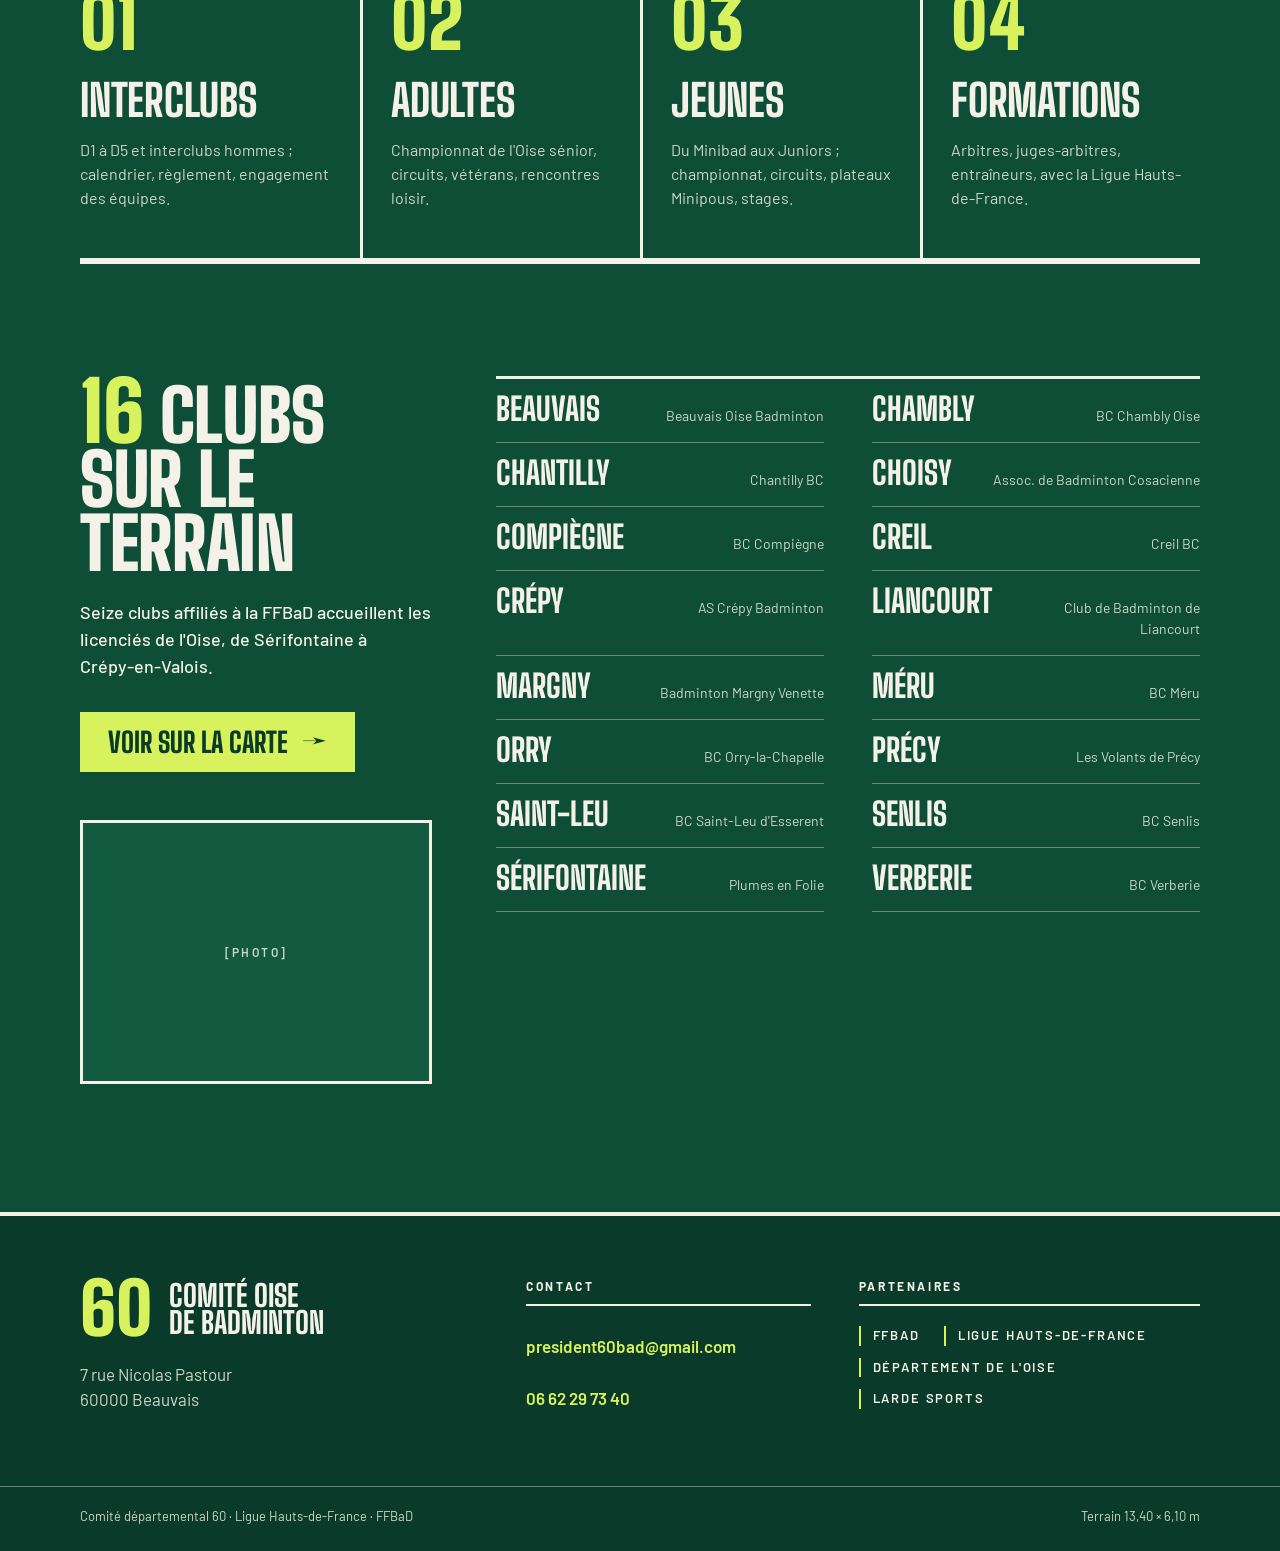
==== commit 0d2d9385: "Ajouter les pages intérieures à partir du contenu de l'ancien site Wix Huit sous-pages dans la direc" ====
--- a/index.html
+++ b/index.html
@@ -3,14 +3,15 @@
 <head>
   <meta charset="utf-8">
   <meta name="viewport" content="width=device-width, initial-scale=1">
-  <title>Comité Oise de Badminton | Le bad dans l'Oise</title>
-  <meta name="description" content="Comité départemental de badminton de l'Oise (60), Ligue Hauts-de-France, FFBaD : clubs, compétitions, filière jeunes et formations.">
+  <title>Comité Oise de Badminton | Le bad dans l&#x27;Oise</title>
+  <meta name="description" content="Comité départemental de badminton de l&#x27;Oise (60), Ligue Hauts-de-France, FFBaD : clubs, compétitions, filière jeunes et formations.">
   <meta name="theme-color" content="#0E4D36">
   <link rel="preconnect" href="https://fonts.googleapis.com">
   <link rel="preconnect" href="https://fonts.gstatic.com" crossorigin>
   <link rel="stylesheet" href="https://fonts.googleapis.com/css2?family=Big+Shoulders+Display:wght@800;900&family=Barlow:wght@400;500;600;700&display=swap">
   <link rel="stylesheet" href="css/style.css">
   <script>document.documentElement.className = document.documentElement.className.replace('no-js', 'js');</script>
+  <script src="js/main.js" defer></script>
 </head>
 <body>
 
@@ -18,7 +19,7 @@
 
   <header class="site-header">
     <div class="wrap header-inner">
-      <a class="brand" href="/">
+      <a class="brand" href="index.html">
         <span class="brand-num">60</span>
         <span class="brand-name">Comité Oise<br>Badminton</span>
       </a>
@@ -30,18 +31,19 @@
 
       <nav class="nav" id="nav-principale" aria-label="Navigation principale">
         <ul>
-          <li><a href="/comite/">Comité</a></li>
-          <li><a href="/clubs/">Clubs</a></li>
-          <li><a href="/competitions/">Compétitions</a></li>
-          <li><a href="/jeunes/">Jeunes</a></li>
-          <li><a href="/formations/">Formations</a></li>
-          <li><a href="/documents/">Documents</a></li>
+          <li><a href="comite/index.html">Comité</a></li>
+          <li><a href="clubs/index.html">Clubs</a></li>
+          <li><a href="competitions/index.html">Compétitions</a></li>
+          <li><a href="jeunes/index.html">Jeunes</a></li>
+          <li><a href="formations/index.html">Formations</a></li>
+          <li><a href="documents/index.html">Documents</a></li>
         </ul>
       </nav>
     </div>
   </header>
 
   <main id="contenu">
+
 
     <!-- ================= HERO : LE TERRAIN ================= -->
     <section class="hero wrap" aria-labelledby="titre-principal">
@@ -78,17 +80,17 @@
           <p>Clubs, compétitions, filière jeunes et formations du comité départemental.</p>
         </div>
 
-        <a class="zone zone-svc zone-svc-droit" href="#clubs">
+        <a class="zone zone-svc zone-svc-droit" href="clubs/index.html">
           <span class="zone-label">Service droit</span>
           <span class="zone-cta">Trouver <span class="nowrap">un club <span class="arrow" aria-hidden="true">→</span></span></span>
         </a>
 
-        <a class="zone zone-svc zone-svc-gauche" href="#rencontres">
+        <a class="zone zone-svc zone-svc-gauche" href="competitions/index.html#calendrier">
           <span class="zone-label">Service gauche</span>
           <span class="zone-cta">Calendrier <span class="nowrap">2026-27 <span class="arrow" aria-hidden="true">→</span></span></span>
         </a>
 
-        <a class="zone zone-net" href="https://badnet.org/">
+        <a class="zone zone-net" href="https://badnet.fr/">
           <span class="zone-label">Au filet</span>
           <span class="zone-cta">S'inscrire sur <span class="nowrap">Badnet <span class="arrow" aria-hidden="true">↗</span></span></span>
         </a>
@@ -100,7 +102,7 @@
     <section class="rencontres wrap" id="rencontres" aria-labelledby="titre-rencontres">
       <div class="section-head">
         <h2 id="titre-rencontres">Tableau des rencontres</h2>
-        <a class="link-arrow" href="/competitions/calendrier/">Tout le calendrier <span class="arrow" aria-hidden="true">→</span></a>
+        <a class="link-arrow" href="competitions/index.html#calendrier">Tout le calendrier <span class="arrow" aria-hidden="true">→</span></a>
       </div>
 
       <div class="board">
@@ -121,28 +123,28 @@
               <td role="cell" class="comp">Championnat de l'Oise sénior, simples</td>
               <td role="cell" class="lieu">Chambly</td>
               <td role="cell" class="cat">Adultes</td>
-              <td role="cell" class="insc"><a class="link-arrow" href="https://badnet.org/">S'inscrire <span class="arrow" aria-hidden="true">↗</span></a></td>
+              <td role="cell" class="insc"><a class="link-arrow" href="https://badnet.fr/">S'inscrire <span class="arrow" aria-hidden="true">↗</span></a></td>
             </tr>
             <tr role="row">
               <td role="cell" class="date"><time datetime="2027-03-13"><b>13</b><span class="mois">mars</span></time></td>
               <td role="cell" class="comp">Championnat de l'Oise sénior, double mixte</td>
               <td role="cell" class="lieu">Senlis</td>
               <td role="cell" class="cat">Adultes</td>
-              <td role="cell" class="insc"><a class="link-arrow" href="https://badnet.org/">S'inscrire <span class="arrow" aria-hidden="true">↗</span></a></td>
+              <td role="cell" class="insc"><a class="link-arrow" href="https://badnet.fr/">S'inscrire <span class="arrow" aria-hidden="true">↗</span></a></td>
             </tr>
             <tr role="row">
               <td role="cell" class="date"><time datetime="2027-03-14"><b>14</b><span class="mois">mars</span></time></td>
               <td role="cell" class="comp">Championnat de l'Oise sénior, doubles</td>
               <td role="cell" class="lieu">Senlis</td>
               <td role="cell" class="cat">Adultes</td>
-              <td role="cell" class="insc"><a class="link-arrow" href="https://badnet.org/">S'inscrire <span class="arrow" aria-hidden="true">↗</span></a></td>
+              <td role="cell" class="insc"><a class="link-arrow" href="https://badnet.fr/">S'inscrire <span class="arrow" aria-hidden="true">↗</span></a></td>
             </tr>
             <tr role="row">
               <td role="cell" class="date"><span class="date-tbd"><b>[date]</b></span></td>
               <td role="cell" class="comp">Circuit départemental jeunes, étape 1</td>
               <td role="cell" class="lieu">[lieu]</td>
               <td role="cell" class="cat">Jeunes</td>
-              <td role="cell" class="insc"><a class="link-arrow" href="https://badnet.org/">S'inscrire <span class="arrow" aria-hidden="true">↗</span></a></td>
+              <td role="cell" class="insc"><a class="link-arrow" href="https://badnet.fr/">S'inscrire <span class="arrow" aria-hidden="true">↗</span></a></td>
             </tr>
           </tbody>
         </table>
@@ -154,22 +156,22 @@
       <ol class="lanes">
         <li class="lane">
           <span class="lane-num" aria-hidden="true">01</span>
-          <h2><a href="/competitions/interclubs/">Interclubs</a></h2>
+          <h2><a href="competitions/interclubs.html">Interclubs</a></h2>
           <p>D1 à D5 et interclubs hommes&nbsp;; calendrier, règlement, engagement des équipes.</p>
         </li>
         <li class="lane">
           <span class="lane-num" aria-hidden="true">02</span>
-          <h2><a href="/competitions/adultes/">Adultes</a></h2>
+          <h2><a href="competitions/adultes.html">Adultes</a></h2>
           <p>Championnat de l'Oise sénior, circuits, vétérans, rencontres loisir.</p>
         </li>
         <li class="lane">
           <span class="lane-num" aria-hidden="true">03</span>
-          <h2><a href="/jeunes/">Jeunes</a></h2>
+          <h2><a href="jeunes/index.html">Jeunes</a></h2>
           <p>Du Minibad aux Juniors&nbsp;; championnat, circuits, plateaux Minipous, stages.</p>
         </li>
         <li class="lane">
           <span class="lane-num" aria-hidden="true">04</span>
-          <h2><a href="/formations/">Formations</a></h2>
+          <h2><a href="formations/index.html">Formations</a></h2>
           <p>Arbitres, juges-arbitres, entraîneurs, avec la Ligue Hauts-de-France.</p>
         </li>
       </ol>
@@ -180,32 +182,31 @@
       <div class="clubs-grid">
         <div class="clubs-intro">
           <h2 id="titre-clubs"><span class="num">16</span> clubs sur le terrain</h2>
-          <p>Seize clubs affiliés à la FFBaD accueillent les licenciés de l'Oise, de Beauvais à Compiègne et de Chambly à Noyon.</p>
-          <a class="btn" href="/clubs/#carte">Voir sur la carte <span class="arrow" aria-hidden="true">→</span></a>
+          <p>Seize clubs affiliés à la FFBaD accueillent les licenciés de l'Oise, de Sérifontaine à <span class="nowrap">Crépy-en-Valois</span>.</p>
+          <a class="btn" href="clubs/index.html#carte">Voir sur la carte <span class="arrow" aria-hidden="true">→</span></a>
           <div class="photo-slot"><span>[Photo]</span></div>
         </div>
 
         <ul class="clubs-list">
-          <li><span class="ville">Beauvais</span><span class="club">Beauvais Oise Badminton</span></li>
-          <li><span class="ville">Chambly</span><span class="club">BC Chambly Oise</span></li>
-          <li><span class="ville">Chantilly</span><span class="club">Chantilly BC</span></li>
-          <li><span class="ville">Compiègne</span><span class="club">BC Compiègne</span></li>
-          <li><span class="ville">Creil</span><span class="club">Creil BC</span></li>
-          <li><span class="ville">Liancourt</span><span class="club">Club de Badminton de Liancourt</span></li>
-          <li><span class="ville">Margny</span><span class="club">Badminton Margny Venette</span></li>
-          <li><span class="ville">Méru</span><span class="club">BC Méru</span></li>
-          <li><span class="ville">Noyon</span><span class="club">Club de Badminton Noyon</span></li>
-          <li><span class="ville">Orry</span><span class="club">BC Orry-la-Chapelle</span></li>
-          <li><span class="ville">Précy</span><span class="club">Les Volants de Précy</span></li>
-          <li><span class="ville">Senlis</span><span class="club">BC Senlis</span></li>
-          <li><span class="ville">Sérifontaine</span><span class="club">Plumes en Folie</span></li>
-          <li><span class="ville">Verberie</span><span class="club">Bétisy Badminton Club</span></li>
-          <li><span class="ville">[Ville]</span><span class="club">Assoc. de Badminton Cosacienne</span></li>
-          <li><span class="ville">[Ville]</span><span class="club">AS CREP</span></li>
-        </ul>
-      </div>
-    </section>
-
+          <li><a href="clubs/index.html#beauvais"><span class="ville">Beauvais</span><span class="club">Beauvais Oise Badminton</span></a></li>
+          <li><a href="clubs/index.html#chambly"><span class="ville">Chambly</span><span class="club">BC Chambly Oise</span></a></li>
+          <li><a href="clubs/index.html#chantilly"><span class="ville">Chantilly</span><span class="club">Chantilly BC</span></a></li>
+          <li><a href="clubs/index.html#choisy-au-bac"><span class="ville">Choisy</span><span class="club">Assoc. de Badminton Cosacienne</span></a></li>
+          <li><a href="clubs/index.html#compiegne"><span class="ville">Compiègne</span><span class="club">BC Compiègne</span></a></li>
+          <li><a href="clubs/index.html#creil"><span class="ville">Creil</span><span class="club">Creil BC</span></a></li>
+          <li><a href="clubs/index.html#crepy-en-valois"><span class="ville">Crépy</span><span class="club">AS Crépy Badminton</span></a></li>
+          <li><a href="clubs/index.html#liancourt"><span class="ville">Liancourt</span><span class="club">Club de Badminton de Liancourt</span></a></li>
+          <li><a href="clubs/index.html#margny-venette"><span class="ville">Margny</span><span class="club">Badminton Margny Venette</span></a></li>
+          <li><a href="clubs/index.html#meru"><span class="ville">Méru</span><span class="club">BC Méru</span></a></li>
+          <li><a href="clubs/index.html#orry-la-ville"><span class="ville">Orry</span><span class="club">BC Orry-la-Chapelle</span></a></li>
+          <li><a href="clubs/index.html#precy-sur-oise"><span class="ville">Précy</span><span class="club">Les Volants de Précy</span></a></li>
+          <li><a href="clubs/index.html#saint-leu-d-esserent"><span class="ville">Saint-Leu</span><span class="club">BC Saint-Leu d'Esserent</span></a></li>
+          <li><a href="clubs/index.html#senlis"><span class="ville">Senlis</span><span class="club">BC Senlis</span></a></li>
+          <li><a href="clubs/index.html#serifontaine"><span class="ville">Sérifontaine</span><span class="club">Plumes en Folie</span></a></li>
+          <li><a href="clubs/index.html#verberie"><span class="ville">Verberie</span><span class="club">BC Verberie</span></a></li>
+        </ul>
+      </div>
+    </section>
   </main>
 
   <!-- ================= PIED DE PAGE ================= -->
@@ -241,33 +242,5 @@
     </div>
   </footer>
 
-  <script>
-    (function () {
-      var toggle = document.querySelector('.nav-toggle');
-      var nav = document.getElementById('nav-principale');
-      if (!toggle || !nav) { return; }
-
-      function setOpen(open) {
-        toggle.setAttribute('aria-expanded', open ? 'true' : 'false');
-        nav.classList.toggle('is-open', open);
-        document.documentElement.classList.toggle('nav-open', open);
-      }
-
-      toggle.addEventListener('click', function () {
-        setOpen(toggle.getAttribute('aria-expanded') !== 'true');
-      });
-
-      document.addEventListener('keydown', function (e) {
-        if (e.key === 'Escape' && toggle.getAttribute('aria-expanded') === 'true') {
-          setOpen(false);
-          toggle.focus();
-        }
-      });
-
-      nav.addEventListener('click', function (e) {
-        if (e.target.closest('a')) { setOpen(false); }
-      });
-    })();
-  </script>
 </body>
 </html>
--- a/css/style.css
+++ b/css/style.css
@@ -99,6 +99,7 @@
 }
 
 .arrow { display: inline-block; }
+.arrow--down { transform: rotate(90deg); }
 .nowrap { white-space: nowrap; }
 
 /* Nombres en accent, façon tableau de score */
@@ -544,7 +545,7 @@
 }
 .board td.lieu { width: 180px; font-weight: 600; }
 .board td.cat { width: 160px; color: var(--ink-2); }
-.board td.insc { width: 170px; text-align: right; }
+.board td.insc { width: 170px; text-align: right; white-space: nowrap; }
 
 /* ---------- Quatre couloirs ---------- */
 .couloirs { padding-top: 112px; }
@@ -635,13 +636,20 @@
 }
 
 .clubs-list li {
+  border-bottom: 1px solid var(--rule);
+}
+.clubs-list a,
+.clubs-list .row {
   display: flex;
   align-items: baseline;
   justify-content: space-between;
   gap: 16px;
+  min-height: 44px;
   padding: 16px 0;
-  border-bottom: 1px solid var(--rule);
-}
+  text-decoration: none;
+}
+.clubs-list a:hover .ville,
+.clubs-list a:focus-visible .ville { color: var(--accent); }
 
 .ville {
   font-family: var(--display);
@@ -1021,7 +1029,8 @@
   .clubs-intro p { font-size: 16px; }
   .clubs-intro .btn { font-size: 24px; min-height: 56px; }
   .clubs-list { grid-template-columns: 1fr; column-gap: 0; }
-  .clubs-list li { padding: 12px 0; }
+  .clubs-list a,
+  .clubs-list .row { padding: 12px 0; }
   .ville { font-size: 26px; }
   .club { font-size: 13px; }
 
@@ -1041,3 +1050,674 @@
   html { scroll-behavior: auto; }
   *, *::before, *::after { transition: none !important; }
 }
+
+/* =====================================================================
+   PAGES INTÉRIEURES
+   Chaque page s'ouvre sur un demi-terrain : fond de court à gauche,
+   filet à droite. Les rubriques de la page occupent la zone avant.
+   ===================================================================== */
+
+/* Rubrique courante dans le menu */
+.nav a[aria-current="page"] { border-bottom-color: var(--ink); }
+
+/* ---------- Fil d'Ariane ---------- */
+.crumbs { margin-bottom: 12px; }
+.crumbs ol {
+  display: flex;
+  flex-wrap: wrap;
+  align-items: center;
+  gap: 0 14px;
+}
+.crumbs li {
+  display: flex;
+  align-items: center;
+  gap: 14px;
+  min-height: 44px;
+  font-weight: 600;
+  font-size: 12px;
+  letter-spacing: 0.2em;
+  text-transform: uppercase;
+  color: var(--ink-2);
+}
+.crumbs li + li::before {
+  content: "";
+  width: 18px;
+  height: 2px;
+  background: currentColor;
+}
+.crumbs a {
+  display: inline-flex;
+  align-items: center;
+  min-height: 44px;
+  color: var(--ink);
+  text-decoration: none;
+  border-bottom: 2px solid transparent;
+}
+.crumbs a:hover,
+.crumbs a:focus-visible { border-bottom-color: var(--accent); }
+
+/* ---------- En-tête de page : le demi-terrain ---------- */
+.page-head { padding-top: 16px; }
+
+.half {
+  --sgl: 32px;                 /* couloir de simple */
+  position: relative;
+  display: grid;
+  grid-template-columns: 70.45% 29.55%;   /* fond de court | zone avant (1,98 m / 6,70 m) */
+  min-height: 440px;
+  background: var(--court);
+  border: var(--lw) solid var(--ink);
+  border-right: 0;
+  container-type: inline-size;
+}
+
+.half .lines {
+  position: absolute;
+  inset: 0;
+  z-index: 1;
+  pointer-events: none;
+}
+
+/* ligne de service long en double : 0,76 m du fond */
+.hl-lsd { left: calc(11.34% - var(--lw) / 2); top: 0; width: var(--lw); height: 100%; }
+/* ligne de service court : 1,98 m du filet */
+.hl-ssl { left: calc(70.45% - var(--lw) / 2); top: 0; width: var(--lw); height: 100%; }
+/* couloirs de simple */
+.hl-sgl-a { top: calc(var(--sgl) - var(--lw) / 2); left: 0; width: 100%; height: var(--lw); }
+.hl-sgl-b { bottom: calc(var(--sgl) - var(--lw) / 2); left: 0; width: 100%; height: var(--lw); }
+/* ligne médiane : du fond à la ligne de service court */
+.hl-ctr { top: calc(50% - var(--lw) / 2); left: 0; width: 70.45%; height: var(--lw); }
+/* filet en pointillés, sur le bord droit */
+.hl-net {
+  top: calc(-1 * var(--lw));
+  right: 0;
+  width: var(--lw);
+  height: calc(100% + 2 * var(--lw));
+  background: repeating-linear-gradient(
+    to bottom,
+    var(--ink) 0 var(--lw),
+    transparent var(--lw) calc(var(--lw) * 2.5)
+  );
+}
+.half .post { left: calc(100% - var(--lw) / 2); }
+
+.half-main {
+  position: relative;
+  z-index: 2;
+  display: flex;
+  flex-direction: column;
+  min-width: 0;
+  padding: calc(var(--sgl) + 28px) 4cqw calc(var(--sgl) + 26px) 3cqw;
+}
+.half-main h1 { font-size: 10cqw; }
+
+.lede {
+  margin-top: auto;
+  padding-top: 32px;
+  max-width: 44ch;
+  font-weight: 500;
+  font-size: 18px;
+  line-height: 1.5;
+}
+/* le texte interrompt les lignes, comme la cote d'un plan */
+.lede span {
+  background: var(--court);
+  -webkit-box-decoration-break: clone;
+  box-decoration-break: clone;
+}
+
+/* zone avant : les rubriques de la page */
+.half-zones {
+  position: relative;
+  z-index: 2;
+  display: flex;
+  flex-direction: column;
+  padding: calc(var(--sgl) + var(--lw) / 2) var(--lw) calc(var(--sgl) + var(--lw) / 2) calc(var(--lw) / 2);
+}
+
+.hz {
+  flex: 1;
+  display: flex;
+  flex-direction: column;
+  justify-content: space-between;
+  gap: 10px;
+  min-height: 64px;
+  padding: 14px 1.8cqw;
+  color: var(--ink);
+  text-decoration: none;
+  transition: background-color 0.15s ease;
+}
+.hz + .hz { border-top: 1px solid var(--rule); }
+.hz:hover,
+.hz:focus-visible { background: var(--dark); }
+
+.hz-cta {
+  font-family: var(--display);
+  font-weight: 800;
+  font-size: max(22px, 2.3cqw);
+  line-height: 0.92;
+  text-transform: uppercase;
+  color: var(--accent);
+}
+
+.hz--accent {
+  background: var(--accent);
+  color: var(--on-accent);
+}
+.hz--accent .hz-cta { color: var(--on-accent); }
+.hz--accent:hover,
+.hz--accent:focus-visible { background: var(--ink); }
+
+/* ---------- Sections ---------- */
+.block { padding-top: 104px; scroll-margin-top: 16px; }
+
+.kicker {
+  display: flex;
+  align-items: center;
+  gap: 10px;
+  margin-bottom: 18px;
+  font-weight: 600;
+  font-size: 12px;
+  letter-spacing: 0.2em;
+  text-transform: uppercase;
+  color: var(--ink-2);
+}
+.kicker::before {
+  content: "";
+  flex: none;
+  width: 18px;
+  height: 2px;
+  background: currentColor;
+}
+
+.split {
+  display: grid;
+  grid-template-columns: 4fr 8fr;
+  gap: 64px;
+  align-items: start;
+}
+.split-head h2 { font-size: 64px; }
+.split-head .sec-num {
+  display: block;
+  margin-bottom: 18px;
+  font-family: var(--display);
+  font-weight: 900;
+  font-size: 80px;
+  line-height: 0.85;
+  color: var(--accent);
+}
+.split-head p {
+  max-width: 36ch;
+  margin-top: 20px;
+  font-weight: 500;
+}
+.split-head .btn,
+.split-head .link-arrow { margin-top: 24px; }
+
+.split-body > * + * { margin-top: 36px; }
+
+.prose > * + * { margin-top: 16px; }
+.prose p { max-width: 64ch; font-size: 18px; }
+
+.sub-title {
+  font-size: 36px;
+  font-weight: 800;
+}
+
+.note {
+  max-width: 70ch;
+  font-size: 15px;
+  color: var(--ink-2);
+}
+
+.actions {
+  display: flex;
+  flex-wrap: wrap;
+  align-items: center;
+  gap: 16px 32px;
+}
+
+/* Listes à tirets, comme un trait de cote */
+.ticks { border-top: 3px solid var(--ink); }
+.ticks li {
+  position: relative;
+  padding: 14px 0 14px 34px;
+  border-bottom: 1px solid var(--rule);
+}
+.ticks li::before {
+  content: "";
+  position: absolute;
+  left: 0;
+  top: 26px;
+  width: 18px;
+  height: 2px;
+  background: var(--ink);
+}
+.ticks strong { font-weight: 700; }
+
+/* Fiche technique : un tableau de score */
+.facts {
+  display: grid;
+  grid-template-columns: repeat(auto-fit, minmax(200px, 1fr));
+  margin: 0;
+  overflow: hidden;
+  border-top: 3px solid var(--ink);
+  border-bottom: 3px solid var(--ink);
+}
+.facts > div {
+  margin-left: -3px;
+  padding: 20px 20px 24px;
+  border-left: 3px solid var(--ink);
+  border-bottom: 1px solid var(--rule);
+}
+.facts dt {
+  font-weight: 600;
+  font-size: 11px;
+  letter-spacing: 0.2em;
+  text-transform: uppercase;
+  color: var(--ink-2);
+}
+.facts dd {
+  margin: 12px 0 0;
+  font-family: var(--display);
+  font-weight: 800;
+  font-size: 30px;
+  line-height: 0.95;
+  text-transform: uppercase;
+}
+.facts dd { overflow-wrap: anywhere; }
+.facts dd small {
+  display: block;
+  margin-top: 10px;
+  font-family: var(--text);
+  font-weight: 500;
+  font-size: 15px;
+  line-height: 1.4;
+  text-transform: none;
+  color: var(--ink-2);
+}
+.facts dd small a {
+  display: inline-flex;
+  align-items: center;
+  min-height: 44px;
+  margin: -12px 0;
+  color: var(--accent);
+  font-weight: 600;
+  text-decoration: none;
+  border-bottom: 2px solid transparent;
+}
+.facts dd small a:hover,
+.facts dd small a:focus-visible { border-bottom-color: var(--accent); }
+
+/* Liste numérotée */
+.numlist { border-top: 3px solid var(--ink); }
+.numlist li {
+  display: grid;
+  grid-template-columns: 88px 1fr;
+  gap: 24px;
+  padding: 24px 0;
+  border-bottom: 1px solid var(--rule);
+}
+.numlist .n {
+  font-family: var(--display);
+  font-weight: 900;
+  font-size: 52px;
+  line-height: 0.85;
+  color: var(--accent);
+}
+.numlist h3 {
+  font-size: 34px;
+  font-weight: 800;
+}
+.numlist p {
+  margin-top: 10px;
+  color: var(--ink-2);
+}
+
+/* Échelle des catégories, tracée comme une cote */
+.scale {
+  display: grid;
+  grid-template-columns: repeat(6, 1fr);
+}
+.scale li {
+  position: relative;
+  display: flex;
+  align-items: center;
+  justify-content: center;
+  height: 44px;
+  border-left: 2px solid var(--ink);
+}
+.scale li:last-child { border-right: 2px solid var(--ink); }
+.scale li::before {
+  content: "";
+  position: absolute;
+  left: 0;
+  right: 0;
+  top: 50%;
+  height: 2px;
+  margin-top: -1px;
+  background: var(--ink);
+}
+.scale span {
+  position: relative;
+  padding: 0 10px;
+  background: var(--bg);
+  font-weight: 600;
+  font-size: 12px;
+  letter-spacing: 0.18em;
+  text-transform: uppercase;
+}
+
+/* Emplacements [Photo] et [Carte] */
+.slot {
+  display: flex;
+  align-items: center;
+  justify-content: center;
+  aspect-ratio: 16 / 7;
+  padding: 24px;
+  border: 3px solid var(--ink);
+  background: var(--court);
+  font-weight: 600;
+  font-size: 12px;
+  letter-spacing: 0.2em;
+  text-transform: uppercase;
+  text-align: center;
+  color: var(--ink-2);
+}
+.slot--photo { aspect-ratio: 16 / 9; }
+
+/* ---------- Tableau : variantes ---------- */
+.board + .board-foot,
+.board-foot { margin-top: 20px; }
+.board-foot {
+  display: flex;
+  flex-wrap: wrap;
+  gap: 4px 32px;
+}
+
+.board td.date b.range { font-size: 40px; }
+.board td.date sup {
+  font-size: 0.42em;
+  vertical-align: top;
+  line-height: 1;
+}
+.board td.comp small {
+  display: block;
+  margin-top: 8px;
+  font-family: var(--text);
+  font-weight: 500;
+  font-size: 15px;
+  line-height: 1.35;
+  text-transform: none;
+  color: var(--ink-2);
+}
+.board-tag--static {
+  position: static;
+  display: inline-block;
+}
+
+/* tableau sans colonne de date (documents) */
+.board--plain th:first-child {
+  width: auto;
+  padding: 18px 24px;
+  text-align: left;
+}
+.board--plain td.comp { padding-top: 22px; padding-bottom: 22px; }
+
+/* ---------- Clubs ---------- */
+.club-card {
+  display: grid;
+  grid-template-columns: 4fr 8fr;
+  gap: 64px;
+  padding: 40px 0 44px;
+  border-top: 3px solid var(--ink);
+  scroll-margin-top: 16px;
+}
+.club-card:last-child { border-bottom: 3px solid var(--ink); }
+
+.club-n {
+  display: block;
+  margin-bottom: 14px;
+  font-family: var(--display);
+  font-weight: 900;
+  font-size: 24px;
+  line-height: 1;
+  color: var(--accent);
+}
+.club-id h2 { font-size: 56px; }
+.club-id h2 .ville { font-size: inherit; line-height: inherit; }
+.club-sigle abbr { text-decoration: none; }
+.club-nom {
+  display: block;
+  margin-top: 14px;
+  font-family: var(--text);
+  font-weight: 600;
+  font-size: 17px;
+  line-height: 1.35;
+  letter-spacing: 0;
+  text-transform: none;
+}
+.club-sigle {
+  display: inline-block;
+  margin-top: 10px;
+  padding: 4px 8px;
+  border: 2px solid var(--ink);
+  font-weight: 700;
+  font-size: 12px;
+  letter-spacing: 0.16em;
+}
+
+.club-facts { margin: 0; border-top: 1px solid var(--rule); }
+.club-facts > div {
+  display: grid;
+  grid-template-columns: 150px 1fr;
+  gap: 24px;
+  padding: 14px 0;
+  border-bottom: 1px solid var(--rule);
+}
+.club-facts dt {
+  padding-top: 3px;
+  font-weight: 600;
+  font-size: 11px;
+  letter-spacing: 0.2em;
+  text-transform: uppercase;
+  color: var(--ink-2);
+}
+.club-facts dd { margin: 0; }
+.club-facts dd li + li { margin-top: 4px; }
+.club-facts a {
+  color: var(--accent);
+  font-weight: 600;
+  text-decoration: none;
+  border-bottom: 2px solid transparent;
+}
+.club-facts a:hover,
+.club-facts a:focus-visible { border-bottom-color: var(--accent); }
+.club-facts .inline-links {
+  display: flex;
+  flex-wrap: wrap;
+  gap: 24px 24px;
+}
+.club-facts .inline-links a {
+  display: inline-flex;
+  align-items: center;
+  min-height: 44px;
+  margin: -12px 0;
+}
+
+.club-text { margin-top: 20px; max-width: 64ch; }
+.club-text p + p { margin-top: 12px; }
+
+/* ---------- Contact ---------- */
+.contact { margin: 0; border-top: 3px solid var(--ink); }
+.contact > div {
+  display: grid;
+  grid-template-columns: 180px 1fr;
+  gap: 24px;
+  align-items: baseline;
+  padding: 18px 0;
+  border-bottom: 1px solid var(--rule);
+}
+.contact dt {
+  font-weight: 600;
+  font-size: 11px;
+  letter-spacing: 0.2em;
+  text-transform: uppercase;
+  color: var(--ink-2);
+}
+.contact dd {
+  margin: 0;
+  font-family: var(--display);
+  font-weight: 800;
+  font-size: 32px;
+  line-height: 1;
+  text-transform: uppercase;
+}
+.contact dd a {
+  display: inline-flex;
+  align-items: center;
+  min-height: 44px;
+  margin: -6px 0;
+  color: var(--accent);
+  text-decoration: none;
+  border-bottom: 2px solid transparent;
+}
+.contact dd a[href^="mailto:"] { text-transform: none; }
+.contact dd a:hover,
+.contact dd a:focus-visible { border-bottom-color: var(--accent); }
+
+/* ---------- Pages intérieures : tablette ---------- */
+@media (max-width: 1180px) {
+  .split-head h2 { font-size: 56px; }
+  .club-id h2 { font-size: 48px; }
+}
+
+@media (max-width: 900px) {
+  .split,
+  .club-card { grid-template-columns: 1fr; gap: 28px; }
+  .split-head p { max-width: 60ch; }
+  .js .nav a[aria-current="page"] { color: var(--accent); }
+}
+
+/* ---------- Pages intérieures : mobile, le demi-terrain à la verticale ---------- */
+@media (max-width: 719px) {
+  .page-head { padding-top: 8px; }
+
+  .half {
+    grid-template-columns: 1fr;
+    min-height: 0;
+    border-right: var(--lw) solid var(--ink);
+    border-bottom: 0;
+  }
+
+  .hl-lsd { top: 44px; left: 0; width: 100%; height: var(--lw); }
+  .hl-ssl,
+  .hl-ctr { display: none; }
+  .hl-sgl-a { top: 0; left: calc(7.54% - var(--lw) / 2); width: var(--lw); height: 100%; }
+  .hl-sgl-b { top: 0; bottom: auto; left: calc(92.46% - var(--lw) / 2); width: var(--lw); height: 100%; }
+  .hl-net {
+    top: auto;
+    bottom: 0;
+    left: calc(-1 * var(--lw));
+    right: auto;
+    width: calc(100% + 2 * var(--lw));
+    height: var(--lw);
+    background: repeating-linear-gradient(
+      to right,
+      var(--ink) 0 var(--lw),
+      transparent var(--lw) calc(var(--lw) * 2.5)
+    );
+  }
+  .half .post {
+    top: calc(100% - var(--lw) / 2);
+    bottom: auto;
+    transform: translateY(-50%);
+  }
+  .half .post-a { left: calc(-0.7 * var(--post) - var(--lw)); }
+  .half .post-b { left: auto; right: calc(-0.7 * var(--post) - var(--lw)); }
+
+  .half-main { padding: 64px 5% 28px 5%; }
+  /* ligne médiane, du fond à la ligne de service court */
+  .half-main::after {
+    content: "";
+    position: absolute;
+    z-index: -1;
+    top: 0;
+    bottom: 0;
+    left: calc(50% - var(--lw) / 2);
+    width: var(--lw);
+    background: var(--ink);
+  }
+  .half-main h1 { font-size: 15cqw; }
+  .lede { padding-top: 24px; font-size: 16px; }
+
+  .half-zones {
+    border-top: var(--lw) solid var(--ink);
+    padding: 0 calc(7.54% + var(--lw) / 2) var(--lw);
+  }
+  .hz {
+    flex-direction: row;
+    align-items: center;
+    gap: 12px;
+    min-height: 60px;
+    padding: 12px 4%;
+  }
+  .hz-cta { font-size: 24px; text-align: right; }
+
+  .block { padding-top: 72px; }
+  .split-head h2 { font-size: 44px; }
+  .split-head .sec-num { font-size: 60px; }
+  .prose p { font-size: 16px; }
+  .sub-title { font-size: 30px; }
+
+  .facts { grid-template-columns: repeat(auto-fit, minmax(150px, 1fr)); }
+  .facts > div { padding: 16px 14px 18px; }
+  .facts dd { font-size: 24px; }
+
+  .numlist li { grid-template-columns: 56px 1fr; gap: 16px; padding: 20px 0; }
+  .numlist .n { font-size: 38px; }
+  .numlist h3 { font-size: 28px; }
+
+  .scale { grid-template-columns: repeat(3, 1fr); row-gap: 12px; }
+  .scale li:nth-child(3n) { border-right: 2px solid var(--ink); }
+  .scale span { font-size: 10px; letter-spacing: 0.14em; padding: 0 6px; }
+
+  .slot { aspect-ratio: 4 / 3; }
+
+  .board--plain tr { grid-template-columns: 1fr; }
+  .board--plain td.comp { padding-top: 16px; padding-bottom: 0; }
+  .board td.date b.range { font-size: 28px; }
+
+  .club-card { padding: 32px 0 36px; gap: 20px; }
+  .club-id h2 { font-size: 40px; }
+  .club-facts > div { grid-template-columns: 1fr; gap: 6px; }
+
+  .contact > div { grid-template-columns: 1fr; gap: 6px; }
+  .contact dd { font-size: 24px; }
+}
+
+/* Divisions des interclubs, comme les numéros d'un tableau de salle */
+.divisions {
+  display: grid;
+  grid-template-columns: repeat(5, 1fr);
+  border-top: 3px solid var(--ink);
+  border-bottom: 3px solid var(--ink);
+  background: var(--dark);
+}
+.divisions li {
+  display: flex;
+  align-items: center;
+  justify-content: center;
+  min-height: 112px;
+  border-left: 3px solid var(--ink);
+}
+.divisions li:first-child { border-left: 0; }
+.divisions .num {
+  font-size: 64px;
+  line-height: 0.85;
+}
+
+@media (max-width: 719px) {
+  .divisions li { min-height: 76px; }
+  .divisions .num { font-size: 40px; }
+}
